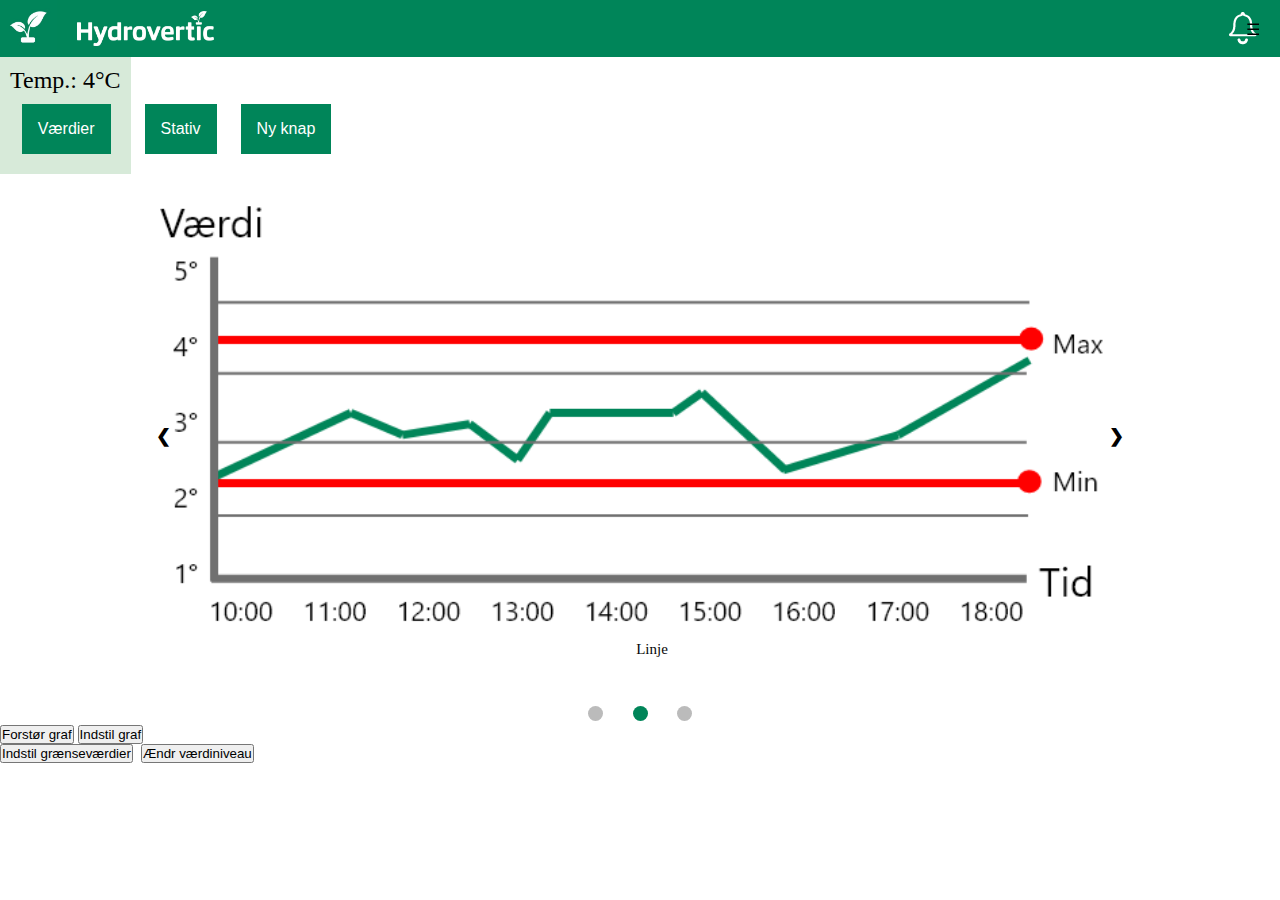
==== pages/dashboard.html @ 8958203b "Repo sammenflettet" ====
<!DOCTYPE html>
<html lang="da">
<head>
    <meta charset="UTF-8">
    <meta name="viewport" content="width=device-width, initial-scale=1.0">
    <title>Dashboard</title>
    <link rel="stylesheet" type="text/css" href="../style/main.css">
    <script src="../scripts/hamburger.js" defer></script>
    <script src="../scripts/dropdown.js"defer></script>
    <script src="../scripts/diashow.js"defer></script>
</head>

<body>
    <header>
        <!--Home link-->
        <a href="../index.html">
            <img src="../images/ikon-plant.png" alt="Hydrovertic logo plante">
        </a>

        <nav>
            <!--Logo-->
            <img id="logo-nav" src="../images/logo-hvid.png" alt="Hydrovertic logo tekst">

            <!--Notification-->
            <img class="ikon" src="../images/ikon-noti.png" alt="notification icon">

            <!--NORMANN: Hamburger menu-->
            <!-- Hamburger-ikon -->
            <div class="hamburger" onclick="toggleMenu()">☰</div>

            <!-- Menuen -->
            <ul class="menu" id="menuItems"></ul>
        </nav>
    </header>

    <!--JEPPE: Dropdowns-->
    <section id="dropdown">
        <div class="header-container green-background">
            <div class="header-text">Temp.: 4°C</div>
            <div class="dropdown">
                <button onclick="myFunction()" class="dropbtn">Værdier</button>
                <div id="myDropdown1" class="dropdown-content">
                    <a href="#temp">Temperatur</a>
                    <a href="#fugt">Fugtighed</a>
                    <a href="#ph">Ph-værdi</a>
                </div>
            </div>
        </div>
    
        <div class="dropdown left">
            <button onclick="myOtherFunction()" class="dropbtn">Stativ</button>
            <div id="myDropdown2" class="dropdown-content">
                <a href="#1">1</a>
                <a href="#2">2</a>
                <a href="#3">3</a>
            </div>
        </div>
    
        <div class="dropdown left">
            <button onclick="myThirdFunction()" class="dropbtn">Ny knap</button>
            <div id="myDropdown3" class="dropdown-content">
                <a href="#a">A</a>
                <a href="#b">B</a>
                <a href="#c">C</a>
            </div>
        </div>
    </section>

    <!--BO: Diashow-->
    <section id="diashow">
            <!--slideshow-graf-->
        <div class="graf-container">
            <!--Graferne/billederne-->
            <div class="graferne">
            <img src="../images/grafbar.png" style="width:100%">
            <div class="tekst">Søjle</div>
            </div>
            <div class="graferne">
            <img src="../images/graflinje.png" style="width:100%">
            <div class="tekst">Linje</div>
            </div>
            <div class="graferne">
            <img src="../images/grafomrade.png" style="width:100%">
            <div class="tekst">Område</div>
            </div>
            <!--frem og tilbage knapperne-->
            <a class="tilbage">&#10094;</a>
            <a class="frem">&#10095;</a>
        </div>
        <br>
        <!--prikkerne-->
        <div style="text-align: center">
            <span class="prik" onclick="currentSlide(1)"></span>
            <span class="prik" onclick="currentSlide(2)"></span>
            <span class="prik" onclick="currentSlide(3)"></span>
        </div> 
    </section>

    <!--Knapper under graf-->
    <section>
        <div>
            <button>Forstør graf</button>
            <button>Indstil graf</div>
        </div>

        <div>
            <button>Indstil grænseværdier</button>
            <img>
            <button>Ændr værdiniveau</button>
            <img>
        </div>
    </section>

</body>
</html>
---- style/main.css ----
/*GENERELT - Gælder hele HTML*/
* {
    margin: 0;
    padding: 0;
}


/*TYPOGRAFI*/
@font-face {
    font-family: OrgonMedium;
    src: url(../fonts/Orgon-Medium.otf);
}

li {
    list-style: none;
}


/*NAVIGATION*/
header {
    background: #008559;
    width: 100vw;
    height: 57px;
    display: flex;
    flex-grow: 1;
    justify-content: space-between;
}

nav {
    display: flex;
    flex-grow: 2;
    justify-content: space-between;
    align-items: center;
    padding: 10px 20px;
}

#logo-nav {
    width: 137px;
    height: 35px;
}

nav li {
    display: none;
}

.burger div {
    background: #FFF;
    width: 30px;
    height: 3px;
    margin: 10px 0;
}

.ikon {
    width: 35px;
    height: 35px;
}


/*SIDER*/
/*Hub*/
.hub-header {
    width: 100vw;
    height: 120px;
    display: flex;
    justify-content: space-evenly;
    align-items: center;
}

#logo-hub {
    width: 235px;
    height: 73px;
}

.hub {
    background: #D7EAD9;
    width: 335px;
    height: 633px;
    margin: 20px auto;
    display: flex;
    flex-direction: column;
    justify-content: center;
    align-items: center;
    border-radius: 29px;
    box-shadow: rgba(99, 99, 99, 0.2) 0px 2px 8px 0px;
}

.hub-btn {
    background: #008559;
    width: 306px;
    height: 88px;
    margin: 35px;
    border: 9px #FFF solid;
    border-radius: 18px;
    font-family: OrgonMedium;
    font-size: 40px;
    color: #FFF;
}

/*Dashboard*/


/*JAVASCRIPT*/
/*CASHBEE: Login*/
#login {
    background: #FFF;
    position: absolute;
    z-index: 1;
    top: 0;
    left: 0;
    width: 100%;
    height: 100%;
    display: flex;
    flex-direction: column;
    align-items: center;
}

#login-logo {
    width: 360px;
    height: 110px;
    padding: 65px 0;
}

.login-container {
    background: #D7EAD9;
    width: 327px;
    height: 506px;
    display: flex;
    justify-content: center;
    border-radius: 29px;
    box-shadow: rgba(99, 99, 99, 0.2) 0px 2px 8px 0px;
}

.login-container div {
    display: flex;
    flex-direction: column;
}

.login-container input {
    width: 285px;
    height: 57px;
    margin-top: 50px;
    border: 3px solid #008559;
}

.login-container input , .login-container input::placeholder {
    font-family: OrgonMedium;
    font-size: 25px;
    padding: 0 5px;
}

.login-container p {
    font-family: OrgonMedium;
    font-size: 20px;
    color: #707070;
    padding-top: 20px;
    text-align: center;
}

.login-container button {
    background: #008559;
    width: 191px;
    height: 72px;
    margin: 50px;
    border: 4px #FFF solid;
    border-radius: 10px;
    font-family: OrgonMedium;
    font-size: 30px;
    color: #FFF;
}

#fejlbesked {
    display: none;
    position: absolute;
    z-index: 2;
    top: 685px;
    width: 200px;
    height: auto;
    font-family: OrgonMedium;
    font-size: 20px;
    text-align: center;
    color: #ff0000;
}

/*NORMANN: Hamburger menu*/
/* Skjul menuen som standard */
.menu {
    display: none;
    display: none;
    position: fixed;
    top: 40px; /* Juster afstanden fra toppen */
    right: 20px;
    z-index: 999;
    list-style: none; /* Fjern punktopstillingsmarkører */
    padding: 0;
  }
/* Stil for hamburger-ikon */
.hamburger {
    cursor: pointer;
    position: fixed;
    top: 20px;
    right: 20px; /* Placering til højre side */
    z-index: 999;
  }

.menu li {
    text-align: right; /* Juster tekst til højre */
    margin-bottom: 10px; /* Tilføj lidt afstand mellem punkterne */
  }

/*JEPPE: Dropdown*/
.header-container {
    text-align: right;
}

.header-text {
    color: black;
    font-size: 24px;
    margin: 0;
    padding: 0;
}

.dropdown {
    display: inline-block;
    margin: 10px;
}

.dropdown-container {
    text-align: right;
}

.dropbtn {
    background-color: #008559;
    color: white;
    padding: 16px;
    font-size: 16px;
    border: none;
    cursor: pointer;
    font-family: 'Orgon', sans-serif;
}

.dropbtn:hover, .dropbtn:focus {
    background-color: #008559;
}

.dropdown {
    position: relative;
    display: inline-block;
}

.dropdown-content {
    display: none;
    position: absolute;
    background-color: white;
    min-width: 160px;
    overflow: auto;
    box-shadow: 0px 8px 16px 0px rgba(0,0,0,0.2);
    z-index: 1;
    font-family: 'Orgon', sans-serif;
    text-align: left;
}

.dropdown-content a {
    color: black;
    padding: 12px 16px;
    text-decoration: none;
    display: block;
}

.dropdown a:hover {
    background-color: #ddd;
}

.show {
    display: block;
}

/* Tilføjelse af en klasse .green-background */
.green-background {
    background-color: #d7ead9;
    padding: 10px;
    display: inline-block;
}

/*BO: Diashow*/
#diashow {
    box-sizing: border-box;
}

.graf-container {
  max-width: 1000px;
  position: relative;
  margin: auto;
}

.graferne {
  display: none;
  padding: 20px;
  box-sizing: border-box;
}

.tilbage, .frem {
  cursor: pointer;
  position: absolute;
  top: 50%;
  width: auto;
  margin-top: -22px;
  padding: 16px;
  color: #000000;
  font-weight: bold;
  font-size: 18px;
  transition: 0.6s ease;
  border-radius: 0 3px 3px 0;
  user-select: none;
}

.frem {
  right:0;
  border-radius: 3px 0 0 3 px;
}

.tilbage:hover, .frem:hover {
  background-color: rgba(0,133,89,0.8);
}

.tekst {
  color: #070707;
  font-size: 15px;
  padding: 8px 12px;
  position:relative;
  display: block;
  bottom: 2px;
  width:100%;
  text-align:center;
  margin-top: 2px;
}

.prik {
  cursor: pointer;
  height: 2vw;
  max-height: 15px;
  width: 2vw;
  max-width: 15px;
  margin: 0 1vw;
  background-color: #bbb;
  border-color: #008559;
  border-radius: 50%;
  display: inline-block;
  transition: background-color 0.6s ease;
}


.prik:active, .prik:hover {
  background-color: #008559;
}

.active {
  background-color: #008559;
}

@media screen and (min-width: 400px) {
    

}
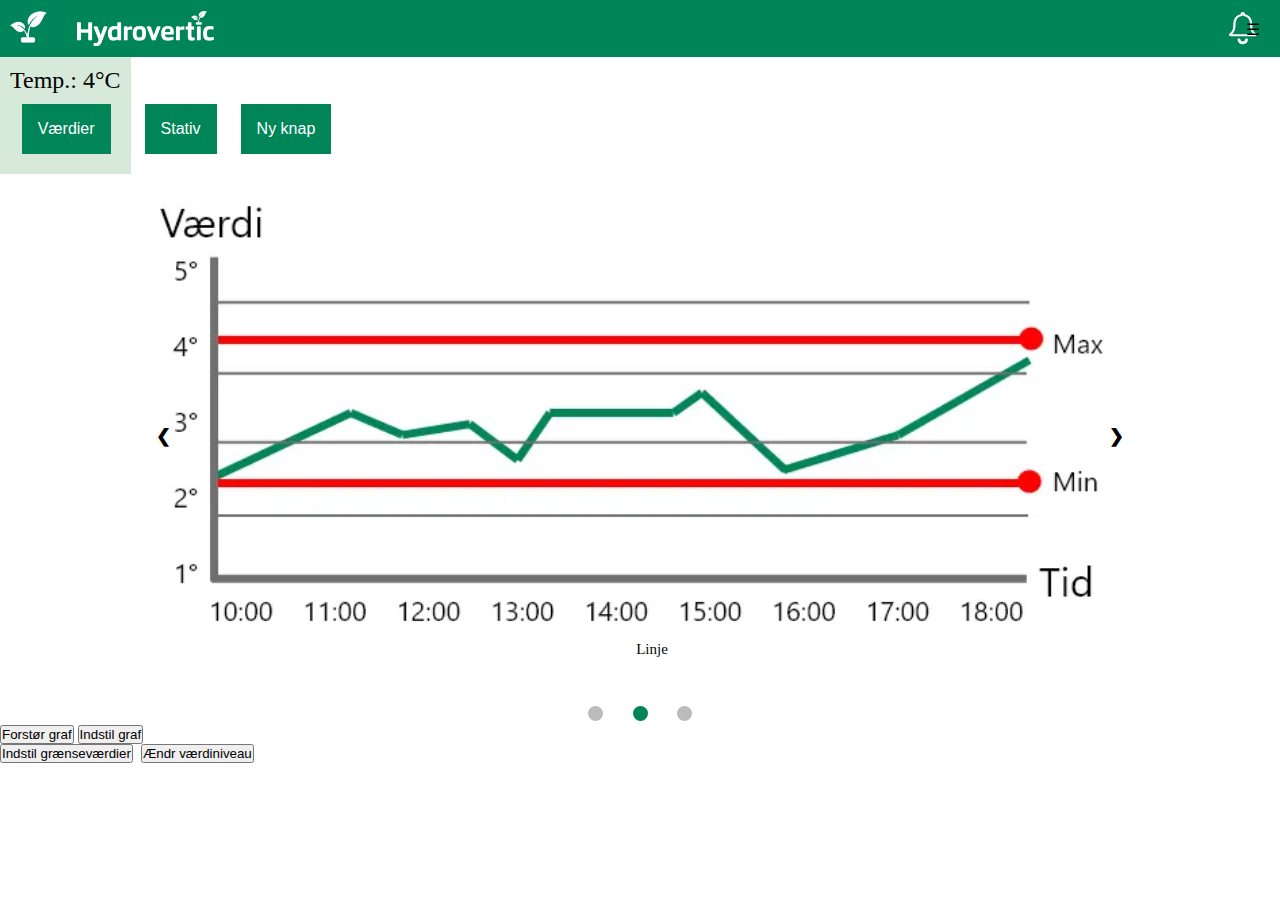
==== commit a72b76fc: "13-12-2023" ====
--- a/pages/dashboard.html
+++ b/pages/dashboard.html
@@ -72,15 +72,15 @@
         <div class="graf-container">
             <!--Graferne/billederne-->
             <div class="graferne">
-            <img src="../images/grafbar.png" style="width:100%">
+            <img src="../images/grafbar.webp" alt="graf med søjlediagram" style="width:100%">
             <div class="tekst">Søjle</div>
             </div>
             <div class="graferne">
-            <img src="../images/graflinje.png" style="width:100%">
+            <img src="../images/graflinje.webp" alt="graf med linjediagram" style="width:100%">
             <div class="tekst">Linje</div>
             </div>
             <div class="graferne">
-            <img src="../images/grafomrade.png" style="width:100%">
+            <img src="../images/grafomrade.webp" alt="graf med områdediagram" style="width:100%">
             <div class="tekst">Område</div>
             </div>
             <!--frem og tilbage knapperne-->
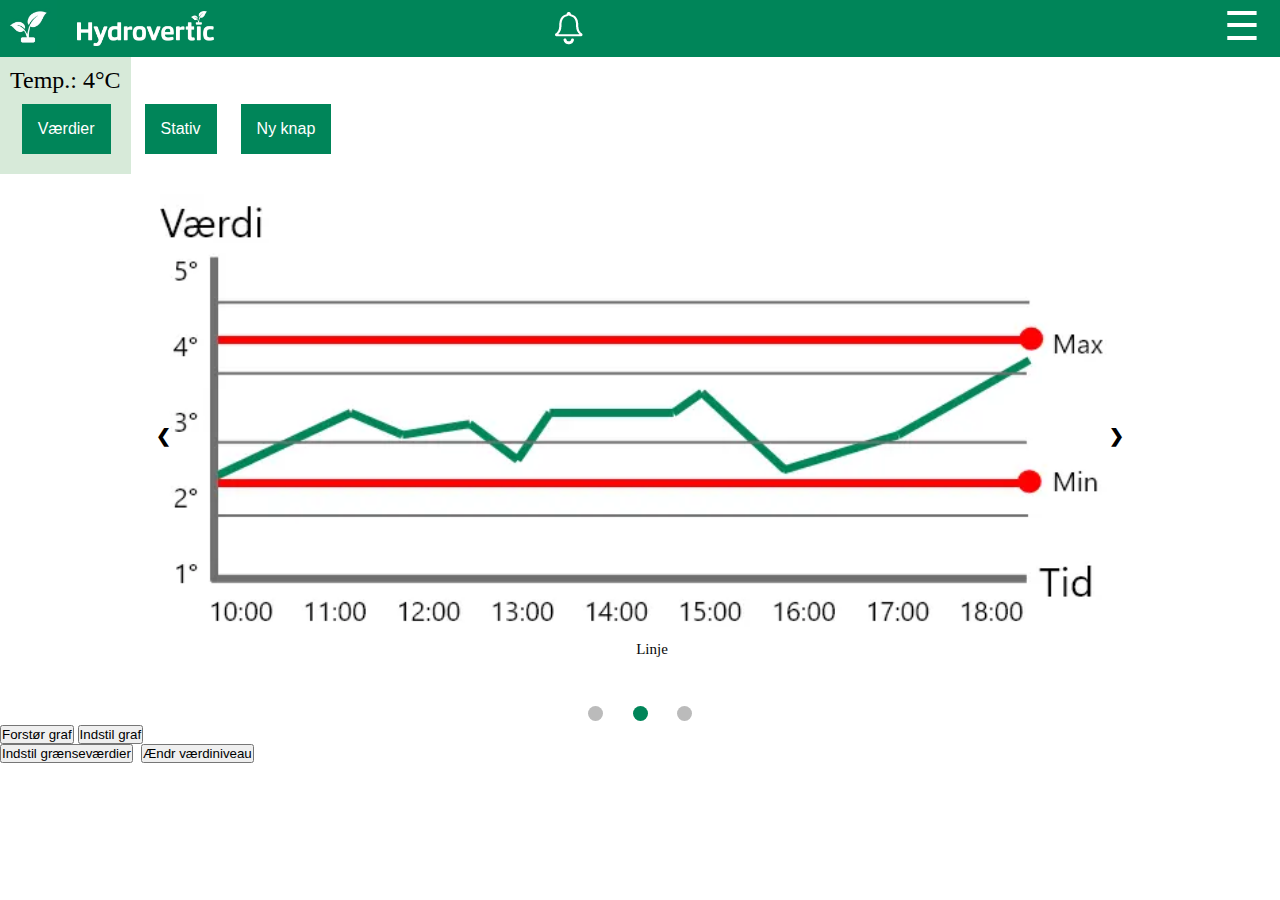
==== commit 22851c4f: "Hamburger fixed" ====
--- a/pages/dashboard.html
+++ b/pages/dashboard.html
@@ -29,7 +29,8 @@
             <div class="hamburger" onclick="toggleMenu()">☰</div>
 
             <!-- Menuen -->
-            <ul class="menu" id="menuItems"></ul>
+            <div class="menu" id="menuItems"></div>
+            <ul></ul>
         </nav>
     </header>
 
--- a/style/main.css
+++ b/style/main.css
@@ -37,17 +37,6 @@
 #logo-nav {
     width: 137px;
     height: 35px;
-}
-
-nav li {
-    display: none;
-}
-
-.burger div {
-    background: #FFF;
-    width: 30px;
-    height: 3px;
-    margin: 10px 0;
 }
 
 .ikon {
@@ -183,28 +172,33 @@
 
 /*NORMANN: Hamburger menu*/
 /* Skjul menuen som standard */
-.menu {
-    display: none;
+menu {
     display: none;
     position: fixed;
-    top: 40px; /* Juster afstanden fra toppen */
+
+  }
+  /* Class to display the menu */
+.show-menu {
+    display: block;
+    position: fixed;
+    font-family: OrgonMedium;
+    top: 50px; /* Juster afstanden fra toppen */
     right: 20px;
-    z-index: 999;
     list-style: none; /* Fjern punktopstillingsmarkører */
-    padding: 0;
-  }
-/* Stil for hamburger-ikon */
+    padding: 60px; /* Add padding to the menu */
+    background-color: #008559; /* Set the background color */
+    border-radius: 2mm; /* Optional: Add rounded corners to the menu */
+    box-shadow: -5px 5px 5px rgba(0, 0, 0, 0.3);
+}
+
 .hamburger {
     cursor: pointer;
     position: fixed;
-    top: 20px;
+    top: 3px;
     right: 20px; /* Placering til højre side */
     z-index: 999;
-  }
-
-.menu li {
-    text-align: right; /* Juster tekst til højre */
-    margin-bottom: 10px; /* Tilføj lidt afstand mellem punkterne */
+    font-size: 40px;
+    color: #ffffff;
   }
 
 /*JEPPE: Dropdown*/
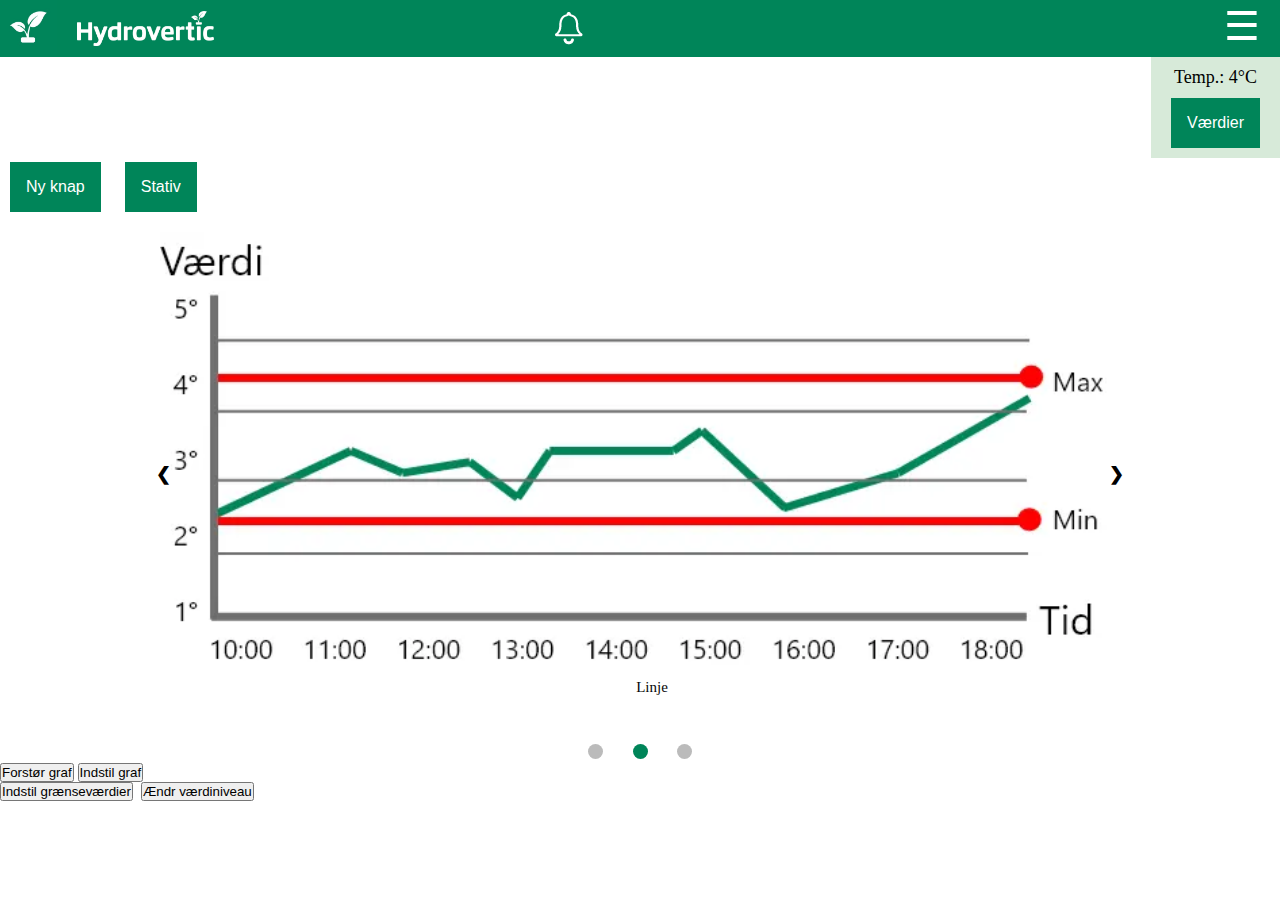
==== commit 043dd918: "Organiseret" ====
--- a/pages/dashboard.html
+++ b/pages/dashboard.html
@@ -36,33 +36,37 @@
 
     <!--JEPPE: Dropdowns-->
     <section id="dropdown">
-        <div class="header-container green-background">
-            <div class="header-text">Temp.: 4°C</div>
-            <div class="dropdown">
-                <button onclick="myFunction()" class="dropbtn">Værdier</button>
-                <div id="myDropdown1" class="dropdown-content">
-                    <a href="#temp">Temperatur</a>
-                    <a href="#fugt">Fugtighed</a>
-                    <a href="#ph">Ph-værdi</a>
+        <div class="right-container">
+            <div class="header-container green-background">
+                <div class="header-text">Temp.: 4°C</div>
+                <div class="dropdown">
+                    <button onclick="myFunction()" class="dropbtn">Værdier</button>
+                    <div id="myDropdown1" class="dropdown-content">
+                        <a href="#temp">Temperatur</a>
+                        <a href="#fugt">Fugtighed</a>
+                        <a href="#ph">Ph-værdi</a>
+                    </div>
                 </div>
             </div>
         </div>
     
-        <div class="dropdown left">
-            <button onclick="myOtherFunction()" class="dropbtn">Stativ</button>
-            <div id="myDropdown2" class="dropdown-content">
-                <a href="#1">1</a>
-                <a href="#2">2</a>
-                <a href="#3">3</a>
+        <div class="left-container">
+            <div class="dropdown ny">
+                <button onclick="myThirdFunction()" class="dropbtn">Ny knap</button>
+                <div id="myDropdown3" class="dropdown-content">
+                    <a href="#a">A</a>
+                    <a href="#b">B</a>
+                    <a href="#c">C</a>
+                </div>
             </div>
-        </div>
     
-        <div class="dropdown left">
-            <button onclick="myThirdFunction()" class="dropbtn">Ny knap</button>
-            <div id="myDropdown3" class="dropdown-content">
-                <a href="#a">A</a>
-                <a href="#b">B</a>
-                <a href="#c">C</a>
+            <div class="dropdown stativ">
+                <button onclick="myOtherFunction()" class="dropbtn">Stativ</button>
+                <div id="myDropdown2" class="dropdown-content">
+                    <a href="#1">1</a>
+                    <a href="#2">2</a>
+                    <a href="#3">3</a>
+                </div>
             </div>
         </div>
     </section>
--- a/style/main.css
+++ b/style/main.css
@@ -201,25 +201,35 @@
     color: #ffffff;
   }
 
+
 /*JEPPE: Dropdown*/
+.right-container {
+    text-align: right;
+}
+
 .header-container {
-    text-align: right;
+    overflow: auto;
 }
 
 .header-text {
     color: black;
-    font-size: 24px;
+    font-size: 18px;
     margin: 0;
-    padding: 0;
+    padding-bottom: 10px;
+    display: flex;
+    justify-content: center;
+    align-items: center;
+}
+
+.green-background {
+    background-color: #d7ead9;
+    padding: 10px;
+    display: inline-block;
 }
 
 .dropdown {
     display: inline-block;
-    margin: 10px;
-}
-
-.dropdown-container {
-    text-align: right;
+    margin: 0 10px;
 }
 
 .dropbtn {
@@ -234,11 +244,6 @@
 
 .dropbtn:hover, .dropbtn:focus {
     background-color: #008559;
-}
-
-.dropdown {
-    position: relative;
-    display: inline-block;
 }
 
 .dropdown-content {
@@ -268,12 +273,6 @@
     display: block;
 }
 
-/* Tilføjelse af en klasse .green-background */
-.green-background {
-    background-color: #d7ead9;
-    padding: 10px;
-    display: inline-block;
-}
 
 /*BO: Diashow*/
 #diashow {
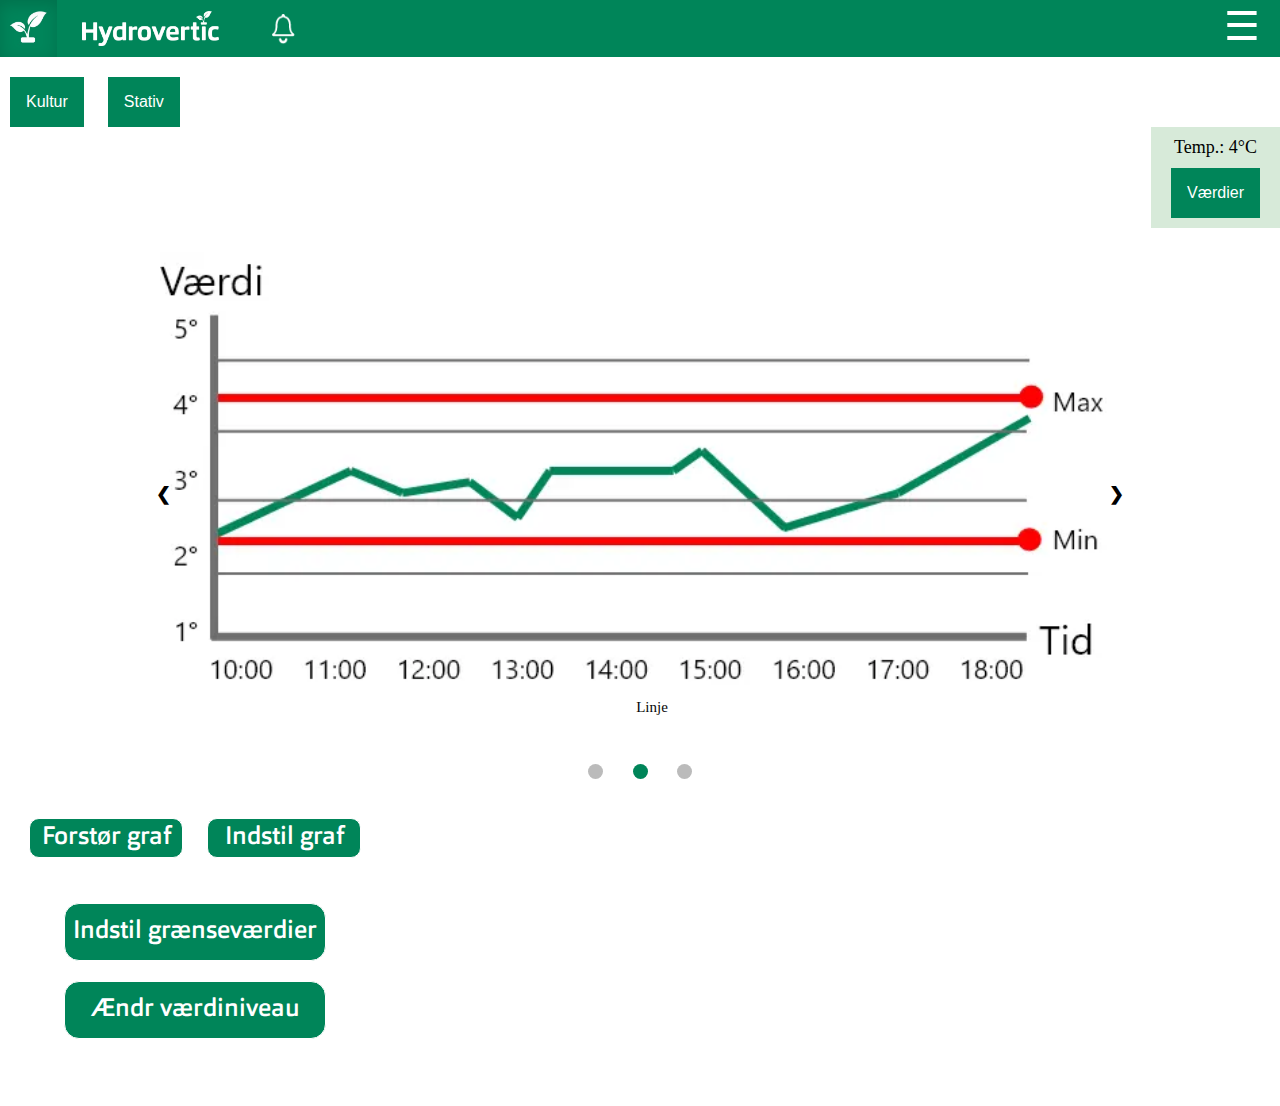
==== commit a8ef29fb: "Mobil done + validated" ====
--- a/pages/dashboard.html
+++ b/pages/dashboard.html
@@ -6,23 +6,22 @@
     <title>Dashboard</title>
     <link rel="stylesheet" type="text/css" href="../style/main.css">
     <script src="../scripts/hamburger.js" defer></script>
-    <script src="../scripts/dropdown.js"defer></script>
-    <script src="../scripts/diashow.js"defer></script>
+    <script src="../scripts/dropdown.js" defer></script>
+    <script src="../scripts/diashow.js" defer></script>
 </head>
 
 <body>
     <header>
-        <!--Home link-->
-        <a href="../index.html">
-            <img src="../images/ikon-plant.png" alt="Hydrovertic logo plante">
-        </a>
+        <nav>
+            <!--Home link-->
+            <a id="nav-link" href="../index.html">
+                <div id="skygge"></div>
+                <img src="../images/ikon-plant.png" alt="Hydrovertic logo plante">
+            </a>
 
-        <nav>
-            <!--Logo-->
-            <img id="logo-nav" src="../images/logo-hvid.png" alt="Hydrovertic logo tekst">
-
-            <!--Notification-->
-            <img class="ikon" src="../images/ikon-noti.png" alt="notification icon">
+            <!--Logo og notifikation-->
+            <img id="nav-logo" class="nav-img" src="../images/logo-hvid.png" alt="Hydrovertic logo tekst">
+            <img id="nav-noti" class="nav-img" src="../images/ikon-noti.png" alt="notification icon">
 
             <!--NORMANN: Hamburger menu-->
             <!-- Hamburger-ikon -->
@@ -31,17 +30,40 @@
             <!-- Menuen -->
             <div class="menu" id="menuItems"></div>
             <ul></ul>
+            
         </nav>
     </header>
 
     <!--JEPPE: Dropdowns-->
-    <section id="dropdown">
+    <div>
+        <!--Kultur og Stativ-->
+        <div class="left-container">
+            <div class="dropdown ny">
+                <button onclick="kulturFunction()" class="dropbtn">Kultur</button>
+                <div id="kulturDropdown" class="dropdown-content">
+                    <a href="#a">A</a>
+                    <a href="#b">B</a>
+                    <a href="#c">C</a>
+                </div>
+            </div>
+    
+            <div class="dropdown stativ">
+                <button onclick="stativFunction()" class="dropbtn">Stativ</button>
+                <div id="stativDropdown" class="dropdown-content">
+                    <a href="#1">1</a>
+                    <a href="#2">2</a>
+                    <a href="#3">3</a>
+                </div>
+            </div>
+        </div>
+        
+        <!--Værdier-->
         <div class="right-container">
             <div class="header-container green-background">
                 <div class="header-text">Temp.: 4°C</div>
                 <div class="dropdown">
-                    <button onclick="myFunction()" class="dropbtn">Værdier</button>
-                    <div id="myDropdown1" class="dropdown-content">
+                    <button onclick="vaerdierFunction()" class="dropbtn">Værdier</button>
+                    <div id="vaerdierDropdown" class="dropdown-content">
                         <a href="#temp">Temperatur</a>
                         <a href="#fugt">Fugtighed</a>
                         <a href="#ph">Ph-værdi</a>
@@ -49,30 +71,10 @@
                 </div>
             </div>
         </div>
-    
-        <div class="left-container">
-            <div class="dropdown ny">
-                <button onclick="myThirdFunction()" class="dropbtn">Ny knap</button>
-                <div id="myDropdown3" class="dropdown-content">
-                    <a href="#a">A</a>
-                    <a href="#b">B</a>
-                    <a href="#c">C</a>
-                </div>
-            </div>
-    
-            <div class="dropdown stativ">
-                <button onclick="myOtherFunction()" class="dropbtn">Stativ</button>
-                <div id="myDropdown2" class="dropdown-content">
-                    <a href="#1">1</a>
-                    <a href="#2">2</a>
-                    <a href="#3">3</a>
-                </div>
-            </div>
-        </div>
-    </section>
+    </div>
 
     <!--BO: Diashow-->
-    <section id="diashow">
+    <div id="diashow">
             <!--slideshow-graf-->
         <div class="graf-container">
             <!--Graferne/billederne-->
@@ -99,22 +101,20 @@
             <span class="prik" onclick="currentSlide(2)"></span>
             <span class="prik" onclick="currentSlide(3)"></span>
         </div> 
-    </section>
+    </div>
 
     <!--Knapper under graf-->
-    <section>
-        <div>
+    <div class="under-graf">
+        <div class="ug-graf">
             <button>Forstør graf</button>
-            <button>Indstil graf</div>
+            <button>Indstil graf</button>
         </div>
 
-        <div>
+        <div class="ug-vaerdi">
             <button>Indstil grænseværdier</button>
-            <img>
             <button>Ændr værdiniveau</button>
-            <img>
         </div>
-    </section>
+    </div>
 
 </body>
 </html>--- a/style/main.css
+++ b/style/main.css
@@ -11,43 +11,54 @@
     src: url(../fonts/Orgon-Medium.otf);
 }
 
-li {
-    list-style: none;
-}
-
 
 /*NAVIGATION*/
 header {
-    background: #008559;
+    width: 100vw;
+    height: 77px;
+}
+
+nav {
+    display: flex;
+    align-items: center;
+    background: #008559;
+    position: fixed;
+    z-index: 10;
     width: 100vw;
     height: 57px;
-    display: flex;
-    flex-grow: 1;
-    justify-content: space-between;
-}
-
-nav {
-    display: flex;
-    flex-grow: 2;
-    justify-content: space-between;
-    align-items: center;
-    padding: 10px 20px;
-}
-
-#logo-nav {
+}
+
+#nav-link {
+    width: 57px;
+    height: 57px;
+}
+
+#skygge {
+    position: absolute;
+    width: 57px;
+    height: 57px;
+    box-shadow: rgba(0, 0, 0, 0.15) 0px 5px 15px inset;
+}
+
+#nav-logo {
     width: 137px;
     height: 35px;
 }
 
-.ikon {
-    width: 35px;
-    height: 35px;
+#nav-noti {
+    width: 28px;
+    height: 32px;
+}
+
+.nav-img {
+    padding: 25px;
 }
 
 
 /*SIDER*/
 /*Hub*/
 .hub-header {
+    background: #008559;
     width: 100vw;
     height: 120px;
     display: flex;
@@ -55,7 +66,7 @@
     align-items: center;
 }
 
-#logo-hub {
+#hub-logo {
     width: 235px;
     height: 73px;
 }
@@ -86,6 +97,36 @@
 }
 
 /*Dashboard*/
+.under-graf {
+    width: 390px;
+    height: 298px;
+    text-align: center;
+}
+
+.under-graf div {
+    margin: 25px 0;
+}
+
+.under-graf button {
+    background: #008559;
+    border: 1px #FFF solid;
+    margin: 10px;
+    font-family: OrgonMedium;
+    font-size: 25px;
+    color: #FFF;
+}
+
+.ug-graf button {
+    width: 154px;
+    height: 40px;
+    border-radius: 10px;
+}
+
+.ug-vaerdi button {
+    width: 262px;
+    height: 58px;
+    border-radius: 15px;
+}
 
 
 /*JAVASCRIPT*/
@@ -307,8 +348,8 @@
 }
 
 .frem {
-  right:0;
-  border-radius: 3px 0 0 3 px;
+  right: 0;
+  border-radius: 3px 0 0 3px;
 }
 
 .tilbage:hover, .frem:hover {
@@ -350,9 +391,9 @@
   background-color: #008559;
 }
 
-@media screen and (min-width: 400px) {
-    
-
-}
-
-
+@media screen and (min-width: 391px) {
+
+
+}
+
+
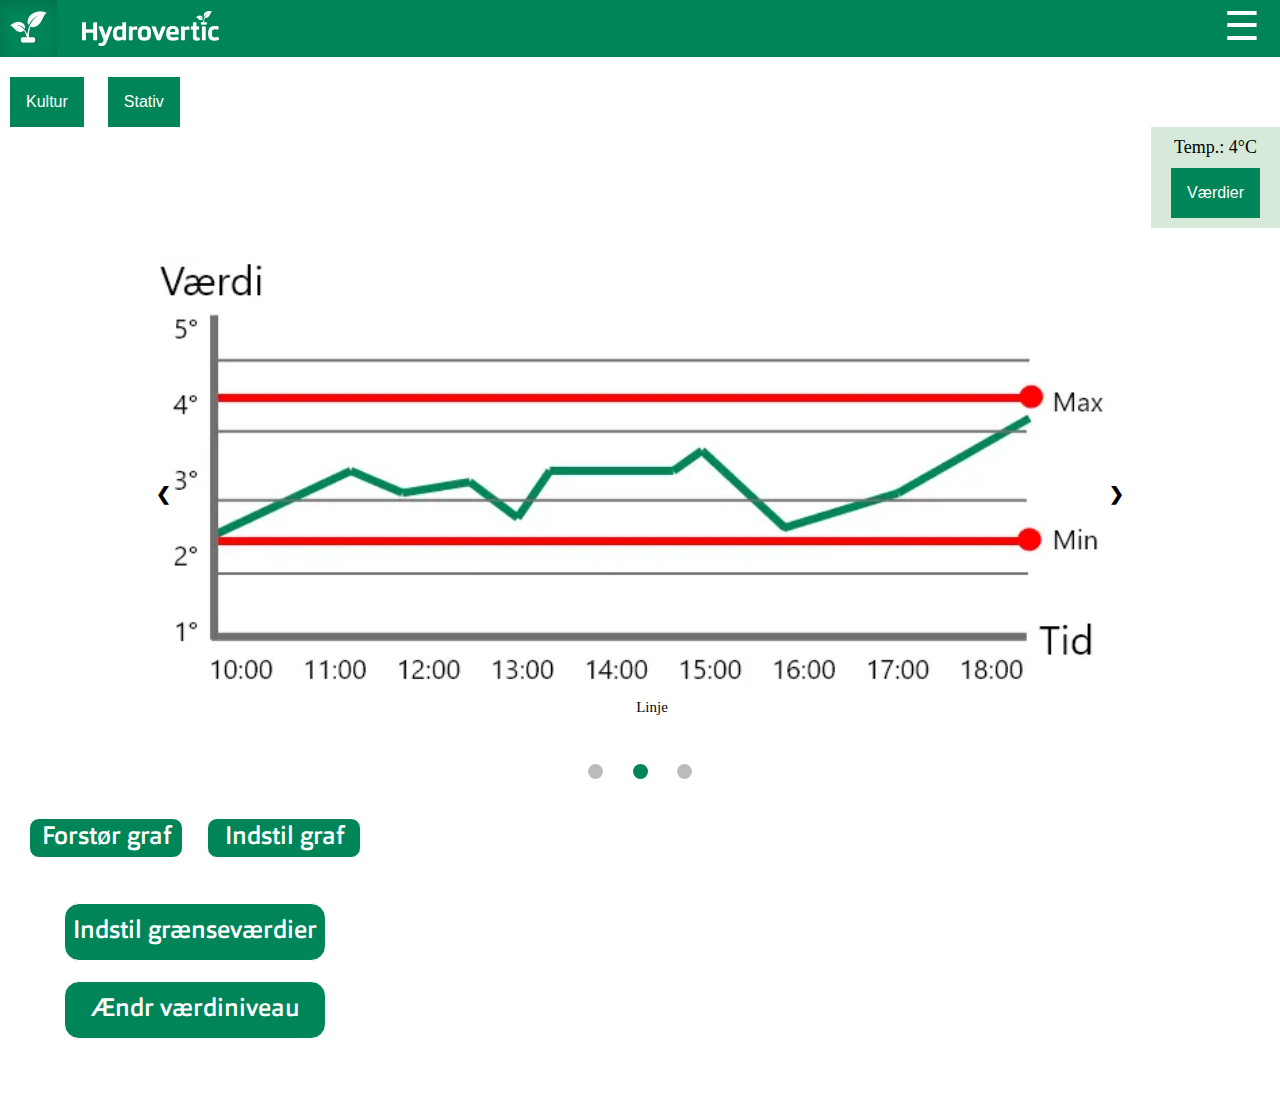
==== commit f8342a6f: "Nav tablet" ====
--- a/pages/dashboard.html
+++ b/pages/dashboard.html
@@ -30,7 +30,12 @@
             <!-- Menuen -->
             <div class="menu" id="menuItems"></div>
             <ul></ul>
-            
+            <ul class="nav-tab">
+                <li>Dashboard</li>
+                <li>Datalogger</li>
+                <li>Indstillinger</li>
+                <li>Kontakt</li>
+            </ul>
         </nav>
     </header>
 
--- a/style/main.css
+++ b/style/main.css
@@ -4,13 +4,14 @@
     padding: 0;
 }
 
-
-/*TYPOGRAFI*/
 @font-face {
     font-family: OrgonMedium;
     src: url(../fonts/Orgon-Medium.otf);
 }
 
+button {
+    cursor: pointer;
+}
 
 /*NAVIGATION*/
 header {
@@ -69,6 +70,10 @@
 #hub-logo {
     width: 235px;
     height: 73px;
+}
+
+#noti-sort {
+    display: none;
 }
 
 .hub {
@@ -136,9 +141,8 @@
     position: absolute;
     z-index: 1;
     top: 0;
-    left: 0;
-    width: 100%;
-    height: 100%;
+    width: 100vw;
+    height: 100vh;
     display: flex;
     flex-direction: column;
     align-items: center;
@@ -160,15 +164,17 @@
     box-shadow: rgba(99, 99, 99, 0.2) 0px 2px 8px 0px;
 }
 
-.login-container div {
+.login-container form {
     display: flex;
     flex-direction: column;
+    justify-content: center;
+    align-items: center;
 }
 
 .login-container input {
-    width: 285px;
-    height: 57px;
-    margin-top: 50px;
+    width: 275px;
+    height: 54px;
+    margin: 30px;
     border: 3px solid #008559;
 }
 
@@ -182,15 +188,14 @@
     font-family: OrgonMedium;
     font-size: 20px;
     color: #707070;
-    padding-top: 20px;
-    text-align: center;
+    padding: 10px;
 }
 
 .login-container button {
     background: #008559;
     width: 191px;
     height: 72px;
-    margin: 50px;
+    margin: 25px 0;
     border: 4px #FFF solid;
     border-radius: 10px;
     font-family: OrgonMedium;
@@ -202,11 +207,11 @@
     display: none;
     position: absolute;
     z-index: 2;
-    top: 685px;
+    top: 770px;
     width: 200px;
     height: auto;
     font-family: OrgonMedium;
-    font-size: 20px;
+    font-size: 15px;
     text-align: center;
     color: #ff0000;
 }
@@ -230,6 +235,11 @@
     background-color: #008559; /* Set the background color */
     border-radius: 2mm; /* Optional: Add rounded corners to the menu */
     box-shadow: -5px 5px 5px rgba(0, 0, 0, 0.3);
+}
+
+/*Teksten i hamburger*/
+.show-menu li a {
+    color: #FFF;
 }
 
 .hamburger {
@@ -392,8 +402,88 @@
 }
 
 @media screen and (min-width: 391px) {
-
-
-}
-
-
+    
+    .nav-tab {
+        display: none;
+    }
+    
+    #login-logo {
+        width: 500px;
+        height: 141px;
+    }
+    
+    .login-container {
+        width: 402px;
+        height: 387px;
+    }
+
+    .login-container input {
+        width: 335px;
+        height: 57px;
+        margin: 20px;
+        padding: 0;
+    }
+
+    .login-container p {
+        margin: -15px 0 25px 0;
+        padding: 0;
+    }
+
+    .login-container button {
+        width: 242px;
+        height: 76px;
+        margin: 0px;
+        padding: 0;
+    }
+
+    #fejlbesked {
+        top: 680px;
+        font-size: 20px;
+    }
+
+    .hub-header {
+        width: 395px;
+        height: 120px;
+        margin: auto;
+        box-shadow: rgba(99, 99, 99, 0.2) 0px 2px 8px 0px;
+    }
+    
+    #hub-logo {
+        width: 303px;
+        height: 90px;
+    }
+
+    #nav-noti {
+        display: none;
+    }
+
+    #noti-sort {
+        display: block;
+        float: right;
+        padding: 35px 50px;
+        margin-top: -120px;
+    }
+
+    .hub {
+        width: 930px;
+        height: 539px;
+        margin: 50px auto;
+        flex-direction: row;
+        flex-wrap: wrap;
+    }
+
+    .hub-btn {
+        width: 369px;
+        height: 220px;
+        margin: 0 45px;
+        border-radius: 30px;
+    }
+
+    .hub-btn:hover{
+        background: #FFF;
+        color: #000;
+        border: none;
+    }
+}
+
+
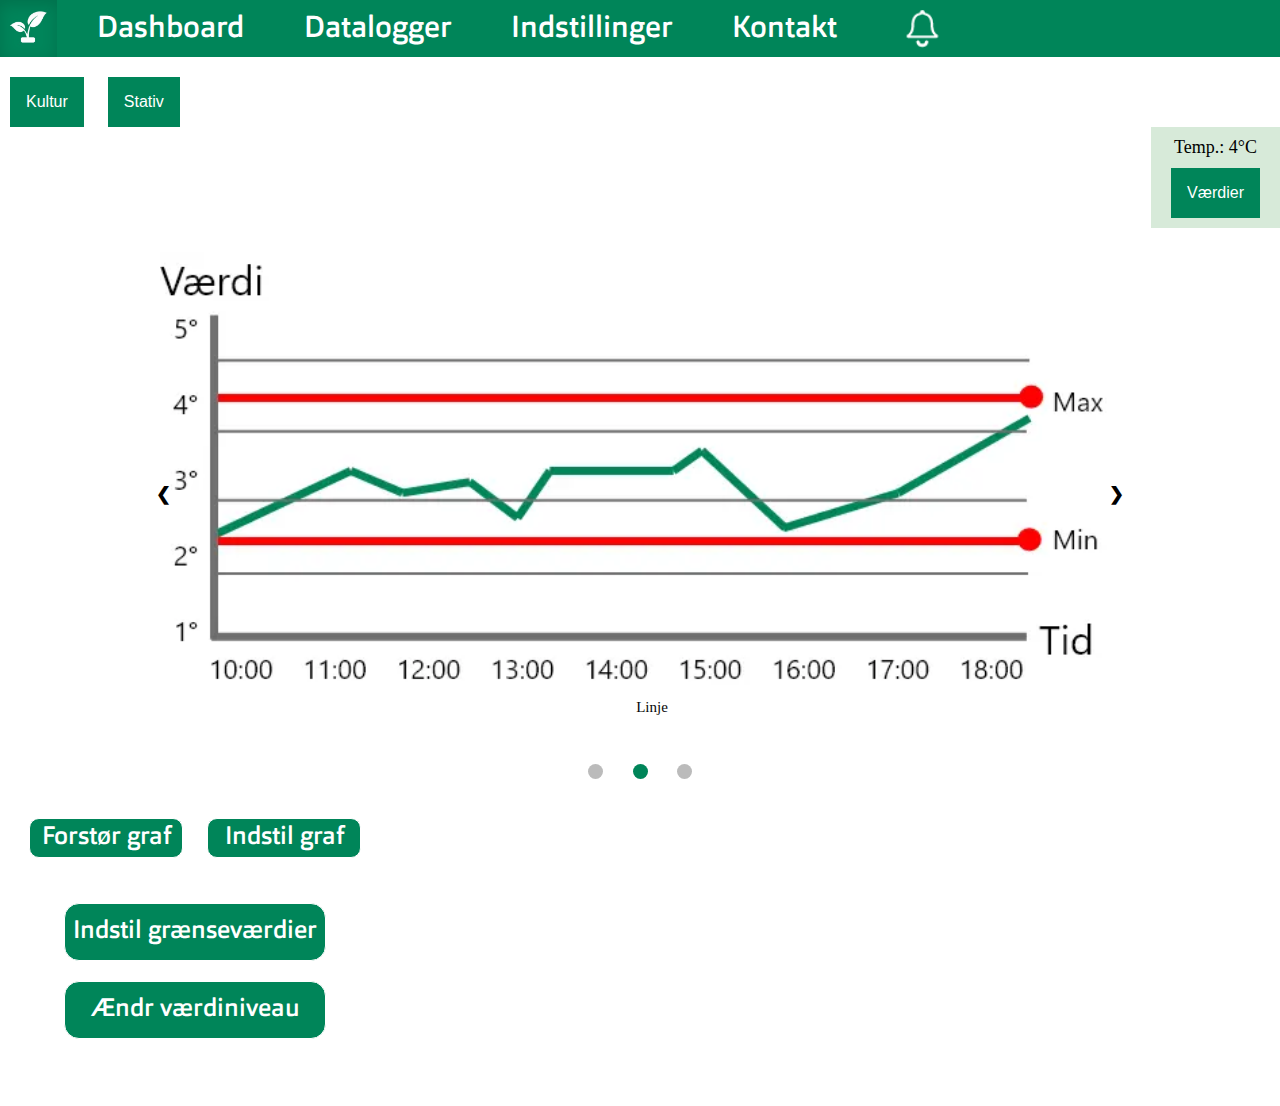
==== commit 8fdee560: "Dashboard nav tablet/desktop" ====
--- a/pages/dashboard.html
+++ b/pages/dashboard.html
@@ -18,9 +18,20 @@
                 <div id="skygge"></div>
                 <img src="../images/ikon-plant.png" alt="Hydrovertic logo plante">
             </a>
+            <!--Logo-->
+            <img id="nav-logo" class="nav-img" src="../images/logo-hvid.png" alt="Hydrovertic logo tekst">
 
-            <!--Logo og notifikation-->
-            <img id="nav-logo" class="nav-img" src="../images/logo-hvid.png" alt="Hydrovertic logo tekst">
+            <!--Navigation tablet/desktop-->
+            <ul class="nav-tab">
+                <a>
+                    <li>Dashboard</li>
+                </a>
+                <li>Datalogger</li>
+                <li>Indstillinger</li>
+                <li>Kontakt</li>
+            </ul>
+
+            <!--Notifikation-->
             <img id="nav-noti" class="nav-img" src="../images/ikon-noti.png" alt="notification icon">
 
             <!--NORMANN: Hamburger menu-->
@@ -30,12 +41,7 @@
             <!-- Menuen -->
             <div class="menu" id="menuItems"></div>
             <ul></ul>
-            <ul class="nav-tab">
-                <li>Dashboard</li>
-                <li>Datalogger</li>
-                <li>Indstillinger</li>
-                <li>Kontakt</li>
-            </ul>
+            
         </nav>
     </header>
 
--- a/style/main.css
+++ b/style/main.css
@@ -15,7 +15,7 @@
 
 /*NAVIGATION*/
 header {
-    width: 100vw;
+    width: 100%;
     height: 77px;
 }
 
@@ -55,6 +55,9 @@
     padding: 25px;
 }
 
+.nav-tab {
+    display: none;
+}
 
 /*SIDER*/
 /*Hub*/
@@ -218,7 +221,7 @@
 
 /*NORMANN: Hamburger menu*/
 /* Skjul menuen som standard */
-menu {
+.menu {
     display: none;
     position: fixed;
 
@@ -403,10 +406,6 @@
 
 @media screen and (min-width: 391px) {
     
-    .nav-tab {
-        display: none;
-    }
-    
     #login-logo {
         width: 500px;
         height: 141px;
@@ -451,10 +450,6 @@
     #hub-logo {
         width: 303px;
         height: 90px;
-    }
-
-    #nav-noti {
-        display: none;
     }
 
     #noti-sort {
@@ -484,6 +479,32 @@
         color: #000;
         border: none;
     }
-}
-
-
+
+    #nav-logo, .hamburger {
+        display: none;
+    }
+
+    .nav-tab {
+        display: flex;
+        flex-direction: row;
+        justify-content: center;
+        align-items: center;
+        width: 820px;
+        height: 57px;
+    }
+
+    .nav-tab li {
+        font-family: OrgonMedium, sans-serif;
+        font-size: 30px;
+        list-style: none;
+        color: #FFF;
+        margin: 0 30px;
+    }
+
+    #nav-noti {
+        width: 40px;
+        height: auto;
+    }
+}
+
+
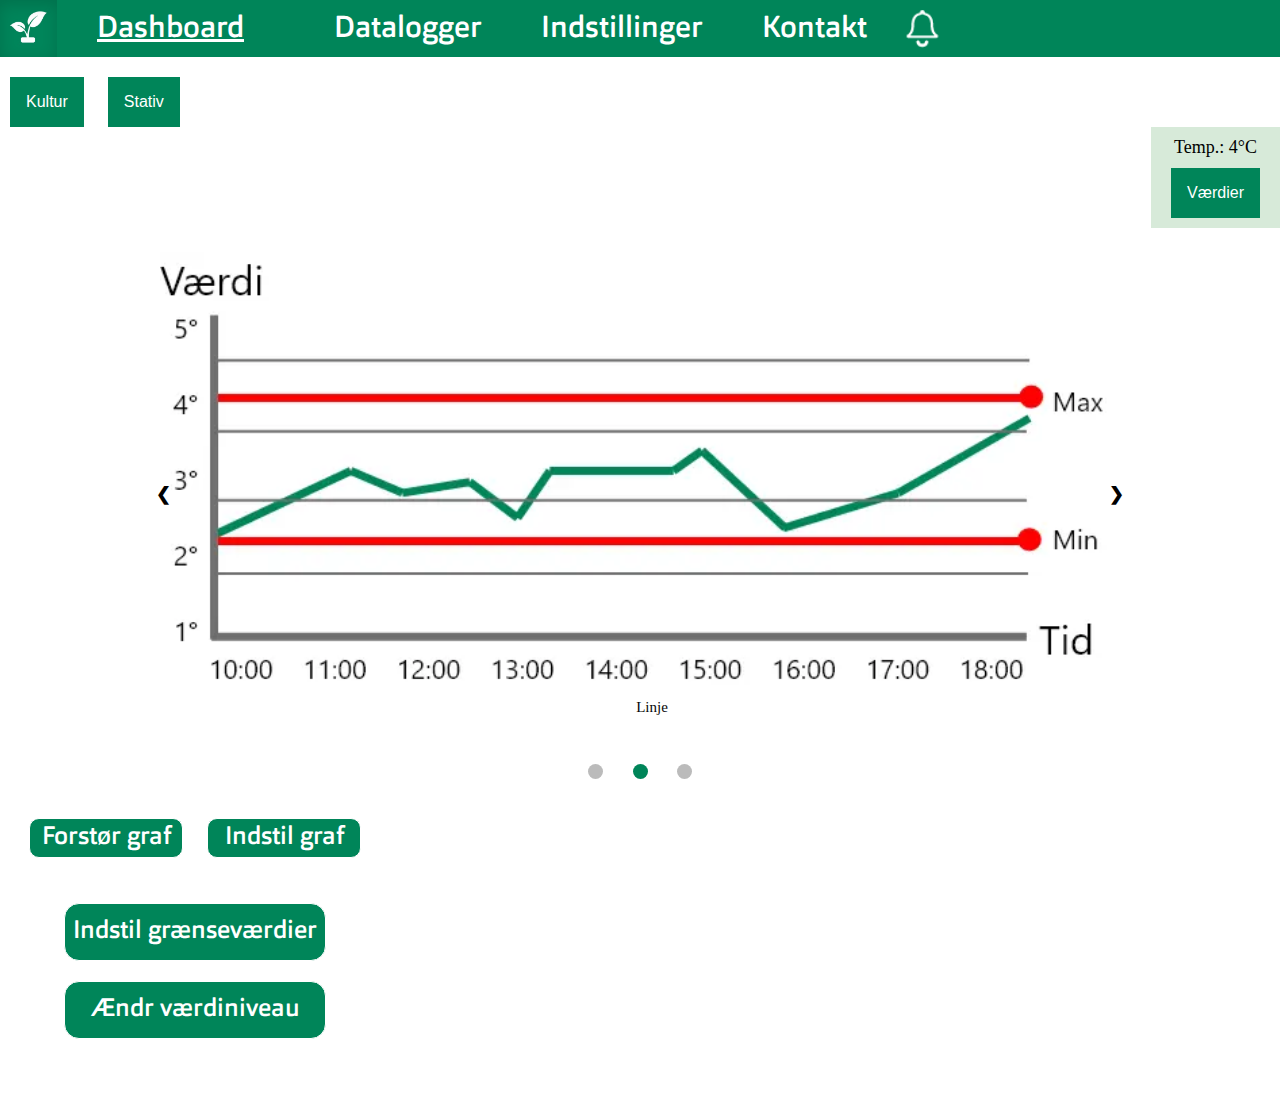
==== commit 8821d613: "Validated og DONE" ====
--- a/pages/dashboard.html
+++ b/pages/dashboard.html
@@ -23,9 +23,7 @@
 
             <!--Navigation tablet/desktop-->
             <ul class="nav-tab">
-                <a>
-                    <li>Dashboard</li>
-                </a>
+                <li><a href="#">Dashboard</a></li>
                 <li>Datalogger</li>
                 <li>Indstillinger</li>
                 <li>Kontakt</li>
--- a/style/main.css
+++ b/style/main.css
@@ -493,7 +493,7 @@
         height: 57px;
     }
 
-    .nav-tab li {
+    .nav-tab li, .nav-tab li a {
         font-family: OrgonMedium, sans-serif;
         font-size: 30px;
         list-style: none;
